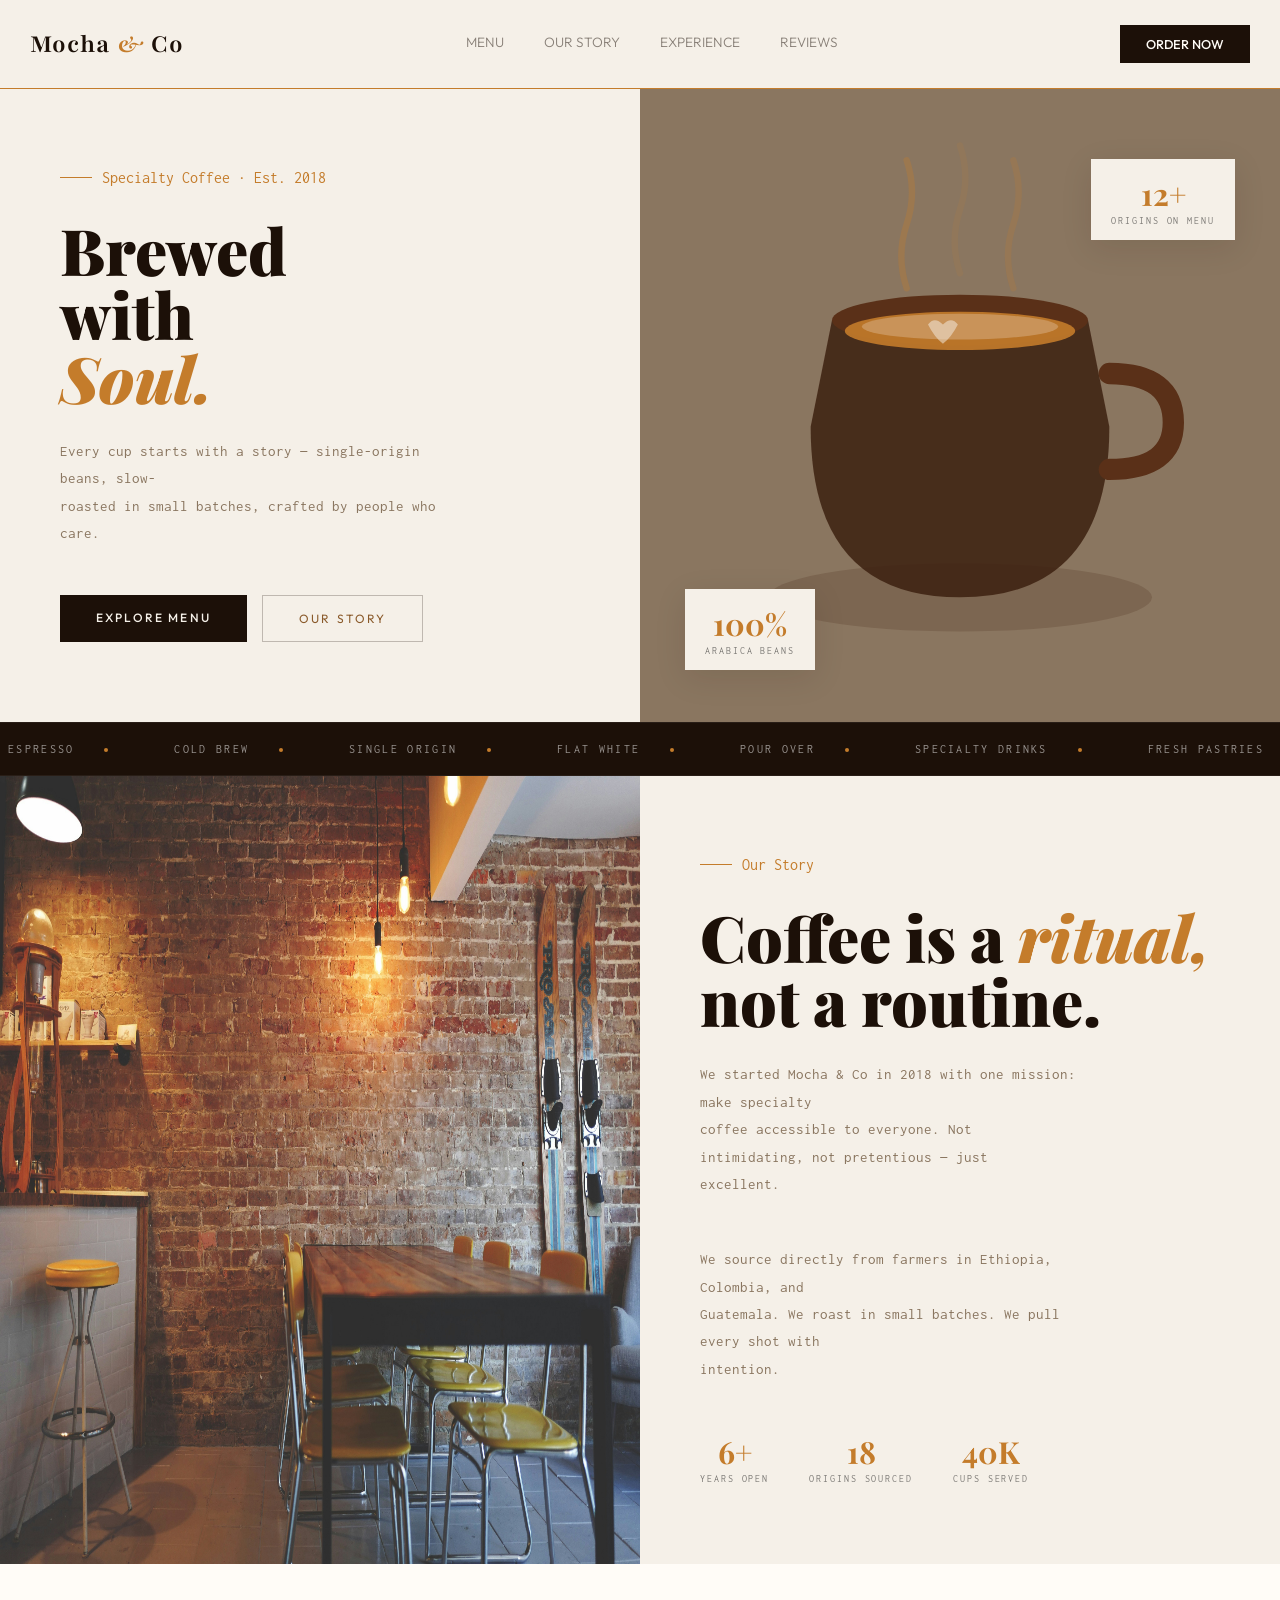
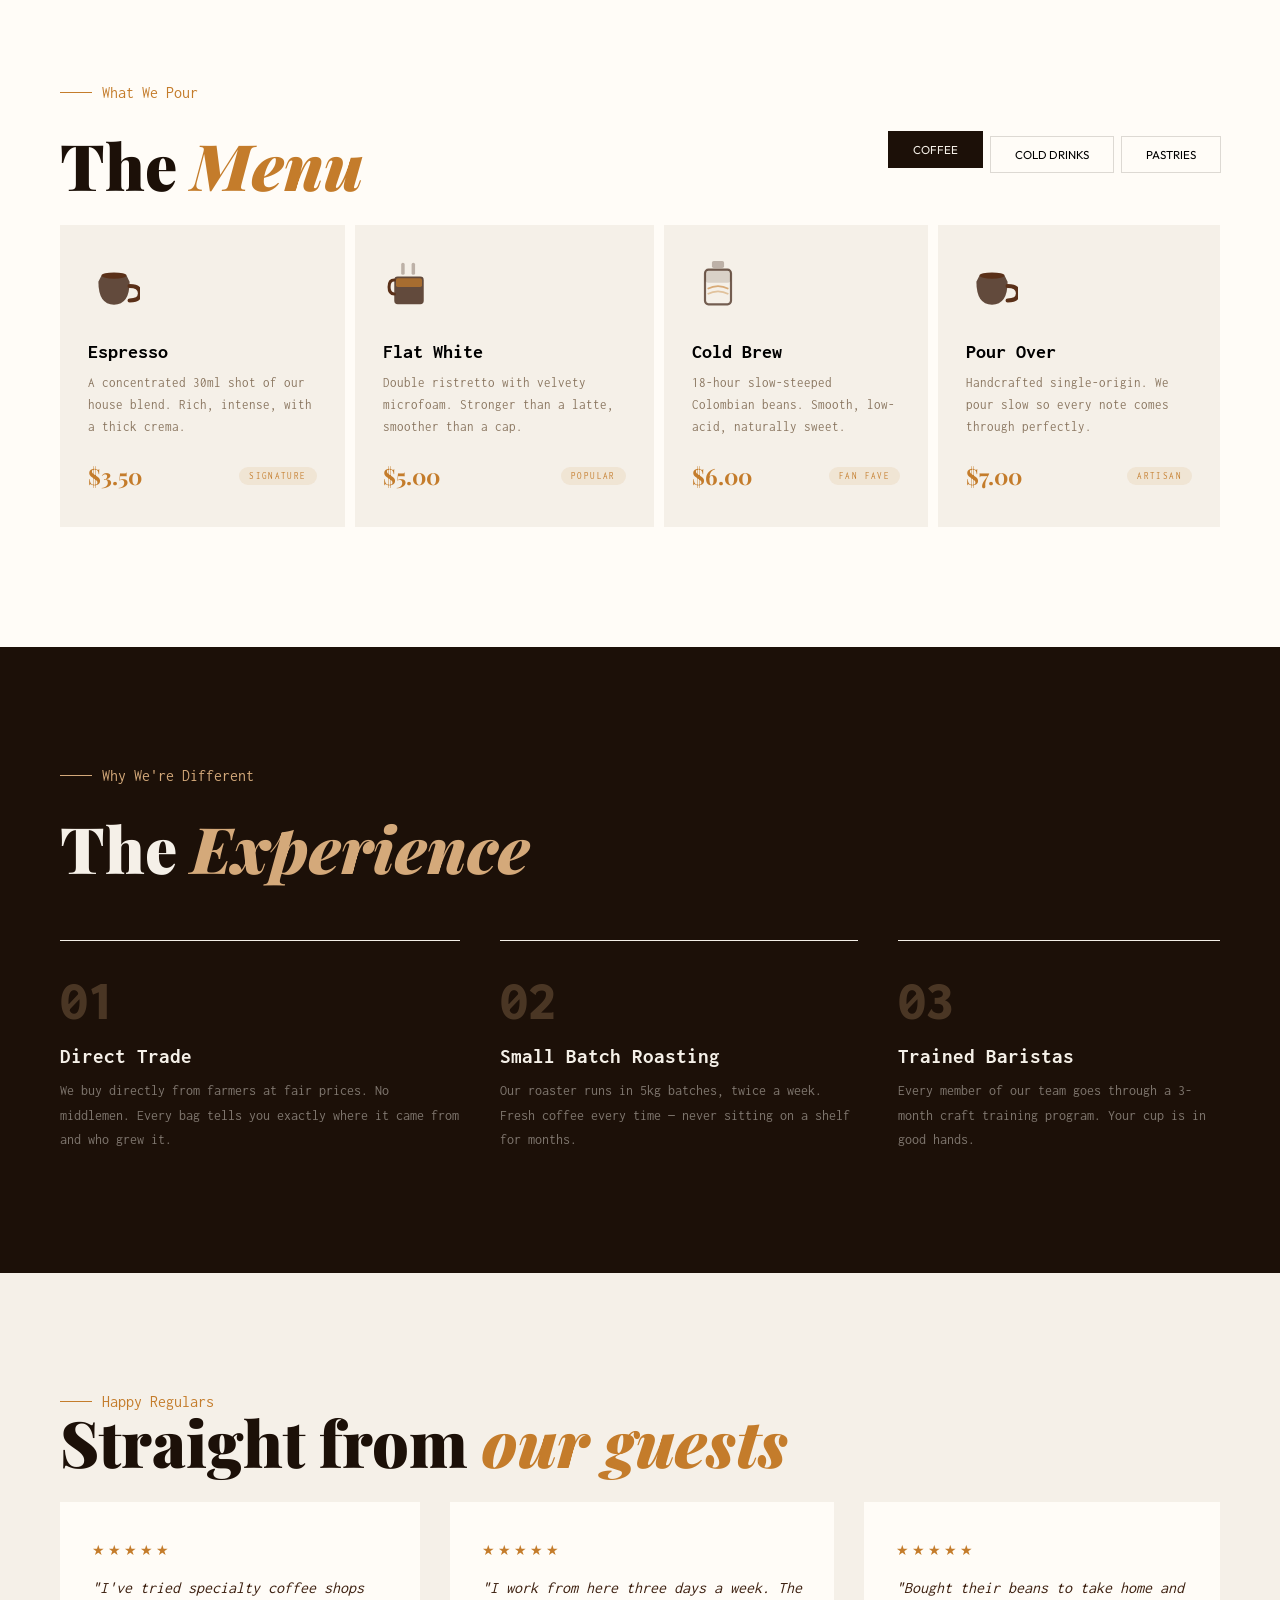
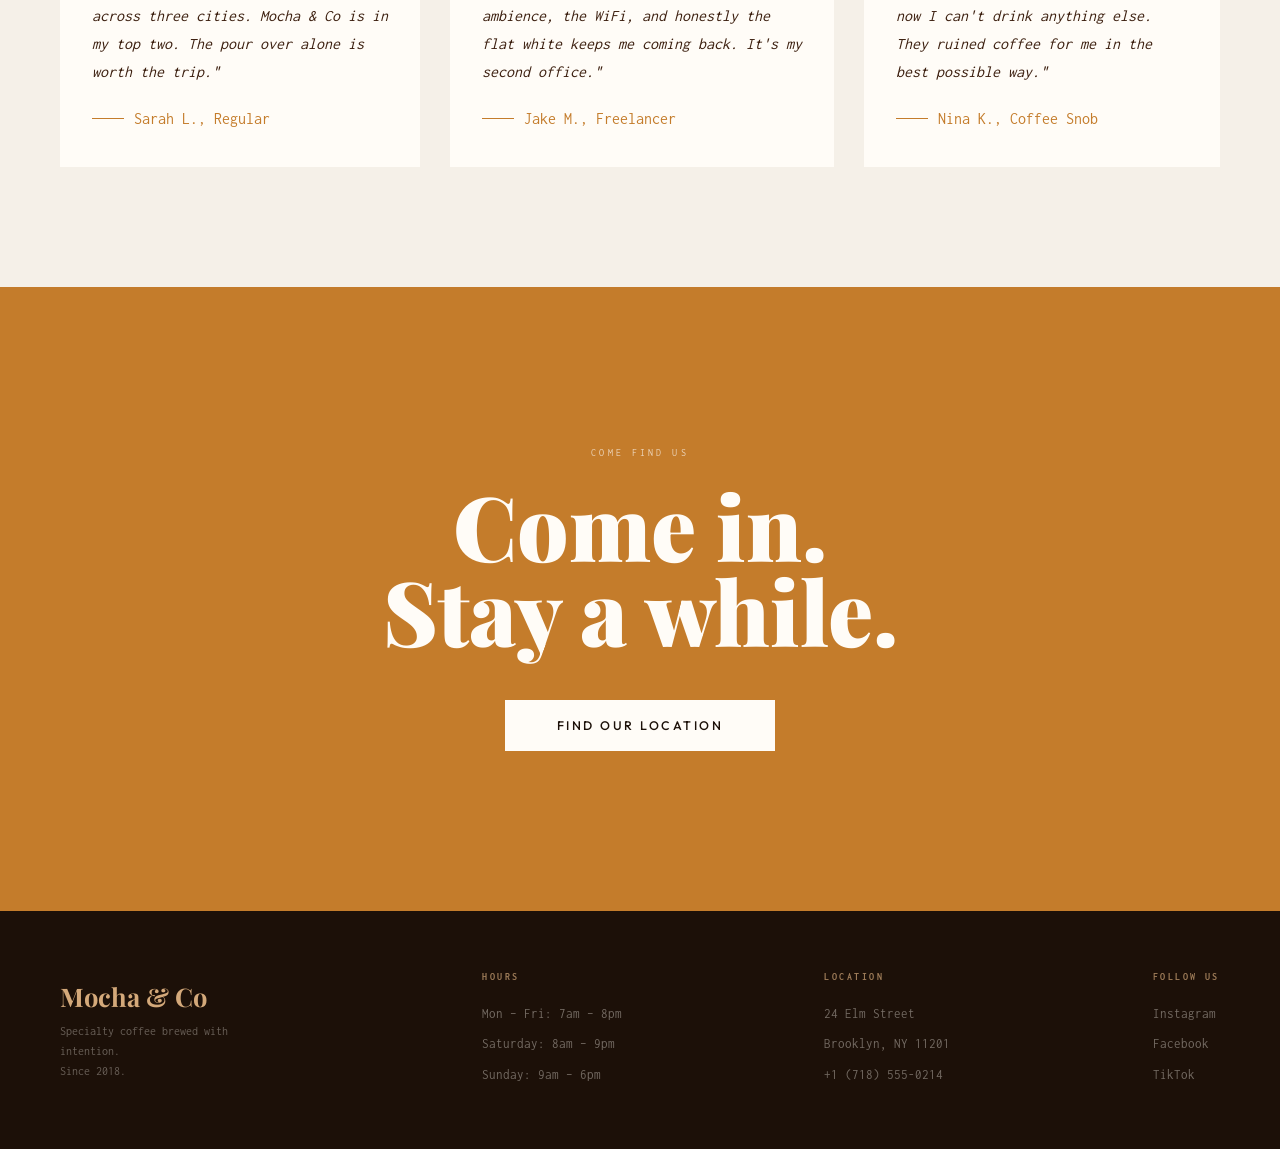
==== index.html @ 83706ec9 "Add files via upload" ====
<!DOCTYPE html>
<html lang="en">
<head>
    <meta charset="UTF-8">
    <meta name="viewport" content="width=device-width, initial-scale=1.0">
    <link rel="stylesheet" href="style.css">
    <title>MOCHA & CO — Specialty Coffee</title>
</head>
<body>
    <div class="app">
        <header >
            <div class="header">
                <a href="/#"><span class="header-logo">Mocha <span class="header-logo-moco">&</span> Co</span></a>
            <nav class="header-navigation">
                <ul>
                    <a href="/#menu"><li>menu</li></a>
                    <a href="#about"><li>our story</li></a>
                    <a href="#exp"><li>experience</li></a>
                    <a href=""><li>reviews</li></a>
                </ul>
            </nav>
            <button class="header-btn">
                Order now
            </button>
            </div>
        </header>
        <section class="hero">
                <div class="hero-left">
                    <div class="hero-tag">
                        
                        <span>Specialty Coffee · Est. 2018</span>
                    </div>
                    
                    <h1>
                        Brewed
                        <br>
                        with
                        <br>
                        <em >
                            Soul.
                        </em>
                    </h1>
                    <p class="hero-text">Every cup starts with a story — single-origin beans, slow- <br>roasted in small batches, crafted by people who care.</p>
                    <div class="hero-btn">
                        <a href="#menu" class="btn-dark">explore menu</a>
                        <a href="#about" class="btn-outline">our story</a>
                    </div>
                </div>
                <div class="hero-right">
                    <div class="hero-badge_1">
                        <div class="b-val">100%</div>
                        <div class="b-label">Arabica Beans</div>
                    </div>
                    <div class="hero-badge_2">
                        <div class="b-val">12+</div>
                        <div class="b-label">Origins on Menu</div>
                    </div>
                </div>
        </section>
        <div class="marquee-wrap">
            <div class="marquee-track">
            <span class="marquee-item">Espresso<span class="marquee-dot"></span></span>
            <span class="marquee-item">Cold Brew<span class="marquee-dot"></span></span>
            <span class="marquee-item">Single Origin<span class="marquee-dot"></span></span>
            <span class="marquee-item">Flat White<span class="marquee-dot"></span></span>
            <span class="marquee-item">Pour Over<span class="marquee-dot"></span></span>
            <span class="marquee-item">Specialty Drinks<span class="marquee-dot"></span></span>
            <span class="marquee-item">Fresh Pastries<span class="marquee-dot"></span></span>
            <span class="marquee-item">Slow Roasted<span class="marquee-dot"></span></span>
            <span class="marquee-item">Espresso<span class="marquee-dot"></span></span>
            <span class="marquee-item">Cold Brew<span class="marquee-dot"></span></span>
            <span class="marquee-item">Single Origin<span class="marquee-dot"></span></span>
            <span class="marquee-item">Flat White<span class="marquee-dot"></span></span>
            <span class="marquee-item">Pour Over<span class="marquee-dot"></span></span>
            <span class="marquee-item">Specialty Drinks<span class="marquee-dot"></span></span>
            <span class="marquee-item">Fresh Pastries<span class="marquee-dot"></span></span>
            <span class="marquee-item">Slow Roasted<span class="marquee-dot"></span></span>
            <span class="marquee-item">Espresso<span class="marquee-dot"></span></span>
            <span class="marquee-item">Cold Brew<span class="marquee-dot"></span></span>
            <span class="marquee-item">Single Origin<span class="marquee-dot"></span></span>
            <span class="marquee-item">Flat White<span class="marquee-dot"></span></span>
            <span class="marquee-item">Pour Over<span class="marquee-dot"></span></span>
            <span class="marquee-item">Specialty Drinks<span class="marquee-dot"></span></span>
            <span class="marquee-item">Fresh Pastries<span class="marquee-dot"></span></span>
            <span class="marquee-item">Slow Roasted<span class="marquee-dot"></span></span>
            <span class="marquee-item">Espresso<span class="marquee-dot"></span></span>
            <span class="marquee-item">Cold Brew<span class="marquee-dot"></span></span>
            <span class="marquee-item">Single Origin<span class="marquee-dot"></span></span>
            <span class="marquee-item">Flat White<span class="marquee-dot"></span></span>
            <span class="marquee-item">Pour Over<span class="marquee-dot"></span></span>
            <span class="marquee-item">Specialty Drinks<span class="marquee-dot"></span></span>
            <span class="marquee-item">Fresh Pastries<span class="marquee-dot"></span></span>
            <span class="marquee-item">Slow Roasted<span class="marquee-dot"></span></span>
            </div>
        </div>
        <section class="about" id="about">
            <div class="about-left">
                <img src="/img/caffe.jpg" alt="">
            </div>
            <div class="about-right">
                <div class="about-tag">
                    <span>Our Story</span>
                </div>
                <div class="about-info">
                <h1>Coffee is a <em>ritual,</em>
                    <br>
                    not a routine.
                </h1>
                <p>We started Mocha & Co in 2018 with one mission: make specialty <br> coffee accessible to everyone. Not intimidating, not pretentious — just <br> excellent.</p>
                <p>We source directly from farmers in Ethiopia, Colombia, and <br> Guatemala. We roast in small batches. We pull every shot with <br> intention.</p>
                <div class="about-stats">
                    <div class="about-stat">
                        <div class="a-val">6+</div>
                        <div class="a-lbl">Years Open</div>
                    </div>
                    <div class="about-stat">
                        <div class="a-val">18</div>
                        <div class="a-lbl">Origins Sourced</div>
                    </div>
                    <div class="about-stat">
                        <div class="a-val">40K</div>
                        <div class="a-lbl">Cups Served</div>
                    </div>
                </div>
            </div>
            </div>
            
        </section>
        <section class="menu" id="menu">
            <div class="menu-logo-btn">
                <div class="menu-logo">
                    <div class="menu-tag">
                        <span>What We Pour</span>
                    </div>  
                    <h1>The <em>Menu</em></h1>            
                </div>
                <div class="menu-btns">
                        <button class="m-tab active">coffee</button>
                        <button class="m-tab">cold Drinks</button>
                        <button class="m-tab">pastries</button>
                    </div>
            </div>
            <div class="menu-cards">
                <div class="menu-card">
                    <img src="/img/icon-espresso.svg" alt="">
                    <h3>Espresso</h3>
                    <p>A concentrated 30ml shot of our house blend. Rich, intense, with a thick crema.</p>
                    <div class="menu-card-tages">
                        <div class="menu-card-tage_prise">$3.50</div>
                        <div class="menu-card-tage_popular">Signature</div>
                    </div>
                </div>
                <div class="menu-card">
                    <img src="/img/icon-flatwhite.svg" alt="">
                    <h3>Flat White</h3>
                    <p>Double ristretto with velvety microfoam. Stronger than a latte, smoother than a cap.</p>
                    <div class="menu-card-tages">
                        <div class="menu-card-tage_prise">$5.00</div>
                        <div class="menu-card-tage_popular">Popular</div>
                    </div>
                </div>
                <div class="menu-card">
                    <img src="/img/icon-coldbrew.svg" alt="">
                    <h3>Cold Brew</h3>
                    <p>18-hour slow-steeped Colombian beans. Smooth, low-acid, naturally sweet.</p>
                    <div class="menu-card-tages">
                        <div class="menu-card-tage_prise">$6.00</div>
                        <div class="menu-card-tage_popular">Fan Fave</div>
                    </div>
                </div>
                <div class="menu-card">
                    <img src="/img/icon-espresso.svg" alt="">
                    <h3>Pour Over</h3>
                    <p>Handcrafted single-origin. We pour slow so every note comes through perfectly.</p>
                    <div class="menu-card-tages">
                        <div class="menu-card-tage_prise">$7.00</div>
                        <div class="menu-card-tage_popular">Artisan</div>
                    </div>
                </div>
            </div>

        </section>
        <section class="exp" id="exp">
            <div class="exp-logo">
                <div class="exp-tag">
                    <span>Why We're Different</span>
                    
                </div>
                <h1>The <em>Experience</em></h1>
            </div>
            <div class="exp-cards">
                <div class="exp-card">
                    <h1>01</h1>
                    <h5>Direct Trade</h5>
                    <p>We buy directly from farmers at fair prices. No middlemen. Every bag tells you exactly where it came from and who grew it.</p>
                </div>
                <div class="exp-card">
                    <h1>02</h1>
                    <h5>Small Batch Roasting</h5>
                    <p>Our roaster runs in 5kg batches, twice a week. Fresh coffee every time — never sitting on a shelf for months.</p>
                </div>
                <div class="exp-card">
                    <h1>03</h1>
                    <h5>Trained Baristas</h5>
                    <p>Every member of our team goes through a 3-month craft training program. Your cup is in good hands.</p>
                </div>
            </div>
        </section>
        <section class="testi">
            <div class="testi-logo">
                <div class="testi-tag">
                    <span>Happy Regulars</span>
                </div>
                <h1>Straight from <em>our guests</em></h1>
            </div>
            <div class="testi-cards">
                <div class="testi-card">
                    <div class="testi-stars">★★★★★</div>
                    <p>"I've tried specialty coffee shops across three cities. Mocha & Co is in my top two. The pour over alone is worth the trip."</p>
                    <div class="testi-tag">
                        <span>Sarah L., Regular</span>
                    </div>
                </div>
                <div class="testi-card">
                    <div class="testi-stars">★★★★★</div>
                    <p>"I work from here three days a week. The ambience, the WiFi, and honestly the flat white keeps me coming back. It's my second office."</p>
                    <div class="testi-tag">
                        <span>Jake M., Freelancer</span>
                    </div>
                </div>
                <div class="testi-card">
                    <div class="testi-stars">★★★★★</div>
                    <p>"Bought their beans to take home and now I can't drink anything else. They ruined coffee for me in the best possible way."</p>
                    <div class="testi-tag">
                        <span>Nina K., Coffee Snob</span>
                    </div>
                </div>
            </div>
        </section>
        <section class="cta">
            <div class="cta-tag">
                <span>Come Find Us</span>
            </div>
                <h1>Come in. <br>
                Stay a while.
                </h1>
            <a href="/">find our location</a>
        </section>
        <footer class="footer">
            <div class="footer-logo">
                <h1>Mocha & Co</h1>
                <p>Specialty coffee brewed with intention. <br> Since 2018.</p>
            </div>
            <nav class="footer-list">
                <h4>Hours</h4>
                <ul>
                    <li>Mon – Fri: 7am – 8pm</li>
                    <li>Saturday: 8am – 9pm</li>
                    <li>Sunday: 9am – 6pm</li>
                </ul>
            </nav>
            <nav class="footer-list">
                <h4>Location</h4>
                <ul>
                    <li>24 Elm Street</li>
                    <li>Brooklyn, NY 11201</li>
                    <li>+1 (718) 555-0214</li>
                </ul>
            </nav>
            <nav class="footer-list ">
                <h4>Follow Us</h4>
                <ul>
                    <a href=""><li>Instagram</li></a>
                    <a href=""><li>Facebook</li></a>
                    <a href=""><li>TikTok</li></a>
                </ul>
            </nav>
        </footer>
    </div>
    <script src="/app.js"></script>
</body>
</html>
---- style.css ----
@import url('https://fonts.googleapis.com/css2?family=Inconsolata:wght@200..900&display=swap');
@import url('https://fonts.googleapis.com/css2?family=Outfit:wght@100..900&display=swap');
@import url('https://fonts.googleapis.com/css2?family=Playfair:ital,opsz,wght@0,5..1200,300..900;1,5..1200,300..900&display=swap');
@import url('https://fonts.googleapis.com/css2?family=Playfair+Display:ital,wght@0,400..900;1,400..900&display=swap');

* {
    padding: 0;
    margin: 0;
    
    box-sizing: border-box;

}

body {
    margin: 0 auto;
    font-family: "Inconsolata", monospace;
    background: #f5f0e8;
    max-width: 2560px;
}

.app {
    
    

}

a {
    text-decoration: none;
}

li {
    list-style-type: none;
}

header {
    position: fixed;
    top: 0;
    width: 100%;
    z-index: 1000;
    border-bottom: 1px solid #c47c2b;
    background: rgba(245, 240, 232, 0.85); /* полупрозрачный */
    backdrop-filter: blur(12px);
}

.header {
    display: flex;
    justify-content: space-between;
    align-items: center;
    padding: 25px 30px;
}

.header-navigation ul {
    display: flex;
    justify-content: space-between;
    gap: 40px;
    align-items: center;

}

.header-navigation ul li {
    list-style-type: none;
}

.header-navigation a {
    font-size: .85rem;
    font-weight: 300;
    font-family: "Outfit", sans-serif;
    text-transform: uppercase;
    color: #1c1008;
    opacity: .5;
    position: relative;
    transition: all 600ms cubic-bezier(0.4, 0, 0.2, 1);
    padding-bottom: 4px;
}

.header-navigation a::after {
    content: '';
    position: absolute;
    bottom: 0;
    left: 0;
    width: 0;
    height: 2px;
    background: linear-gradient(to right, #1c1008, #8a5a2b);
    transition: width 600ms cubic-bezier(0.34, 1.56, 0.64, 1); /* bounce эффект */
    border-radius: 2px;
}

.header-navigation a:hover {
    transition: all 600ms ease;
    opacity: 1;
    color: #1c1008;
    transform: scale(1.08);
}

.header-navigation a:hover::after {
    width: 100%;
}

.header-logo {
    font-size: 1.7rem;
    font-weight: 700;
    font-family: "Playfair", serif;
    letter-spacing: .04em;
    color: #1c1008;
}

.header-logo-moco {
    color: #c47c2b;
}

.header-btn {
    font-family: "Outfit", sans-serif;
    font-size: .80rem;
    text-transform: uppercase;
    color: #fffcf7;
    background: #1c1008;
    border: none;
    cursor: pointer;
    font-weight: 500;
    padding: 11px 26px;
    transition: all 600ms ease;
}

.header-btn:hover {
    background: #3d2010;
    transition: all 600ms ease;
    scale: calc(1.1);
}

.hero {
    display: flex;
    margin-top: 89px;
    width: 100%;
}

.hero-left {
    width: 50%;
    padding: 80px 60px;
    
}

.hero-tag, .about-tag, .menu-tag,.testi-tag {
    display: flex;
    gap: 10px;
    margin-bottom: 32px;
    align-items: center;
    color: #c47c2b;
}

.hero-tag:before {
    content: '';
    display: block;
    width: 32px;
    height: 1px;
    background: #c47c2b;
}
.about-tag:before {
    content: '';
    display: block;
    width: 32px;
    height: 1px;
    background: #c47c2b;
}
.menu-tag::before {
    content: '';
    display: block;
    width: 32px;
    height: 1px;
    background: #c47c2b;
}
.testi-tag::before {
    content: '';
    display: block;
    width: 32px;
    height: 1px;
    background: #c47c2b;
}



.hero-left h1,
.about-right h1,
.menu-logo h1,
.testi-logo h1 {
    font-family: "Playfair Display", serif;
    font-size: 4rem;
    line-height: 1.0;
    font-weight: 900;
    color: #1c1008;
    margin-bottom: 28px;
}

.hero-left  em,
 .about-right em,
 .menu-logo em,
 .testi-logo em {
    color: #c47c2b;
    
}

.hero-left p,
.about-right p {
    font-size: .95rem;
    line-height: 1.8;
    color: #8a7660;
    max-width: 380px;
    margin-bottom: 48px;
}

.hero-btn {
    display: flex;
    gap: 15px;
}

.hero-btn .btn-dark {
    font-family: "Outfit", sans-serif;
    letter-spacing: .18em;
    display: inline-block;
    background: #1c1008;
    color: #f5f0e8;
    font-size: .75rem;
    font-weight: 500;
    text-transform: uppercase;
    padding: 15px 36px;
    transition: all 600ms ease;
}

.hero-btn .btn-dark:hover {
    background: #3d2010;
    transition: all 600ms ease;
    /* scale: calc(1.1); */
    transform: translateY(-5px);
}

.hero-btn .btn-outline {
    display: inline-block;
    border: 1px solid rgba(28, 16, 8, .25);
    color: #8a5a2b;
    font-family: 'Outfit', sans-serif;
    font-size: .75rem;
    font-weight: 400;
    letter-spacing: .18em;
    text-transform: uppercase;
    transition: all 600ms ease;
    padding: 15px 36px;
}

.hero-btn .btn-outline:hover {
    background: #8a5a2b;
    transition: all 600ms ease;
    color: #f5f0e8;
    /* scale: calc(1.1); */
    transform: translateY(-5px);
}


.hero-right {
    position: relative;
    width: 50%;
    background: url('img/cup.svg');
    background-size: cover;
    background-position: center;
    background-color: #8a7660;
}

.hero-right .hero-badge_1 {
    position: absolute;

    top: 500px;
    left: 45px;
    background: #f5f0e8;
    padding: 14px 20px;
    box-shadow: 0 8px 32px rgba(28, 16, 8, .1);
    animation: float 4s 1.5s ease-in-out infinite;
}

.hero-right .hero-badge_2 {
    position: absolute;
    top: 70px;
    right: 45px;
    background: #f5f0e8;
    padding: 14px 20px;
    box-shadow: 0 8px 32px rgba(28, 16, 8, .1);
    animation: float 4s 1.5s ease-in-out infinite;
}

.b-val,
.a-val {
    font-family: 'Playfair Display', serif;
    font-size: 1.9rem;
    font-weight: 700;
    color: #c47c2b;
    text-align: center;
}

.b-label,
.a-lbl {
    font-size: .6rem;
    letter-spacing: .2em;
    text-transform: uppercase;
    opacity: .5;
    margin-top: 2px;
    text-align: center;
}

.marquee-wrap {
  overflow: hidden;
  background: #1c1008; /* тёмный фон */
  padding: 20px 0;
  border-top: 1px solid rgba(255,255,255,.06);
  border-bottom: 1px solid rgba(255,255,255,.06);
}

/* 2. Трек — всё в одну строку и запускаем анимацию */
.marquee-track {
  display: flex;
  gap: 50px;
  white-space: nowrap;
  width: max-content;
  animation: marquee 45s linear infinite;
}

/* 3. Каждое слово */
.marquee-item {
  font-size: .72rem;
  letter-spacing: .2em;
  text-transform: uppercase;
  color: rgba(255,255,255,.55);
  padding: 0 8px;
  flex-shrink: 0; /* не сжиматься */
}

/* 4. Точка-разделитель между словами */
.marquee-dot {
  display: inline-block;
  width: 4px;
  height: 4px;
  background: #c47c2b; /* золотистый */
  border-radius: 50%;
  margin-left: 30px;
  vertical-align: middle;
  margin-bottom: 2px;
}

.about {
    display: flex;
    width: 100%;
}

.about-left {
    width: 50%;
    position: relative;

}

.about-left img {
    
    width: 100%;
   
    height: 100%;
    
    
}

.about-right {
    width: 50%;
    padding: 80px 60px; 
}

.about-stats {
    display: flex; 
    gap: 40px;
}

.menu {
    padding: 120px 60px;
    background: #fffcf7;
}

.menu-logo-btn {
    display: flex;
    justify-content: space-between;
    align-items: center;
}

.menu-cards {
    display: flex;
    gap: 10px;
    align-items: center;
    
}

.menu-card {
    padding: 36px 28px;
    cursor: pointer;
    background: #f5f0e8;
    transition: all 600ms ease;
}

.menu-card:hover {
    background: #ebe1d4;
    transition: all 600ms ease;
}

.menu-card img {
    width: 52px;
    height: 52px;
    margin-bottom: 25px;
    
}

.menu-card h3 {
    font-size: 1.25rem;
    font-weight: 700;
    margin-bottom: 10px;
}

.menu-card p {
    font-size: .8rem;
    line-height: 1.7;
    color: #8a7660;
    margin-bottom: 24px;
}

.menu-card-tages {
    display: flex;
    justify-content: space-between;
    align-items: center;
}

.menu-card-tage_prise {
    font-family: 'Playfair Display', serif;
    font-size: 1.4rem;
    font-weight: 700;
    color: #c47c2b;
}

.menu-card-tage_popular {
    color: #c47c2b;
    font-size: .58rem;
    letter-spacing: .15em;
    text-transform: uppercase;
    background: rgba(196, 124, 43, .1);
    padding: 4px 10px;
    border-radius: 20px;
    
}

.m-tab {
    padding: 10px 24px;
    font-size: .72rem;
    text-transform: uppercase;
    padding: 10px 24px;
    border: 1px solid rgba(28, 16, 8, .15);
    background: transparent;
    color: var(--espresso);
    cursor: pointer;
    transition: all 600ms ease;
    font-family: 'Outfit', sans-serif;
    margin-right: -1px;

}

.m-tab:hover {
    transition: all 600ms ease;
    transform: translateY(-5px);
    background: #1c1008;
    color: #f5f0e8;
}

.m-tab.active {
    transform: translateY(-5px);
    background: #1c1008;
    color: #f5f0e8;
}

.exp {
    padding: 120px 60px;
    background: #1c1008;
}

.exp-logo h1 {
    color: #f5f0e8;
    font-family: "Playfair Display", serif;
    font-size: 4rem;
    line-height: 1.0;
    font-weight: 900;
    margin-bottom: 60px;
}

.exp-logo em {
    color: #d4a97a;
}

.exp-tag {
    display: flex;
    gap: 10px;
    margin-bottom: 32px;
    align-items: center;
    color: #d4a97a;
}

.exp-tag::before {
    content: '';
    display: block;
    width: 32px;
    height: 1px;
    background: #d4a97a;
}

.exp-cards {
    display: flex;
    justify-content: space-between;
    gap: 40px;
}

.exp-card {
    padding-top: 32px;
    border-top: 1px solid #f5f0e8;;
}

.exp-card h1 {
    font-size: 3.5rem;
    font-weight: 900;
    color: #d4a97a;
    opacity: .25;
    line-height: 1;
    margin-bottom: 16px;
}

.exp-card h5 {
    font-size: 1.3rem;
    margin-bottom: 12px;
    color: #f5f0e8;
}

.exp-card p {
    font-size: .85rem;
    line-height: 1.8;
    opacity: .45;
    color: #f5f0e8;
}

.testi {
    padding: 120px 60px;
}

.testi-cards {
    display: flex;
    justify-content: space-between;
    gap: 30px;
    
}

.testi-card {
    background: #fffcf7;
    padding: 40px 32px;
}

.testi-stars {
    color: #c47c2b;
    font-size: .85rem;
    letter-spacing: 3px;
    margin-bottom: 16px;
}

.testi-card p {
    font-size: 1rem;
    font-style: italic;
    line-height: 1.75;
    color: #3d2010;
    margin-bottom: 24px;
}

.testi-tag {
    margin-bottom: 0px;
}

.cta {
    background: #c47c2b;
    padding: 160px 60px;
    text-align: center;
}

.cta-tag {
    font-size: .65rem;
    letter-spacing: .3em;
    text-transform: uppercase;
    color: rgba(255, 255, 255, .7);
    margin-bottom: 24px;
}

.cta h1 {
    font-family: 'Playfair Display', serif;
    font-size: clamp(3rem, 7vw, 6rem);
    font-weight: 900;
    line-height: .95;
    color: #fffcf7;
    margin-bottom: 48px;
    
}

.cta a {
    display: inline-block;
    background: #fffcf7;
    color: #1c1008;
    font-family: 'Outfit', sans-serif;
    font-size: .78rem;
    font-weight: 500;
    letter-spacing: .2em;
    text-transform: uppercase;
    padding: 18px 52px; 
    transition: all 600ms ease;
}

.cta a:hover {
    transition: all 600ms ease;
    transform: translateY(-5px);
    box-shadow: 0 24px 60px rgba(28, 16, 8, 0.2);
}

footer {
    padding: 60px;
    display: flex;
    justify-content: space-between;
    align-items: center;
    background: #1c1008;
}

.footer-logo h1 {
    font-family: 'Playfair Display', serif;
    font-size: 1.6rem;
    font-weight: 700;
    color: #d4a97a;
    margin-bottom: 8px;
}

.footer-logo p {
    font-size: .78rem;
    opacity: .35;
    margin-top: 8px;
    line-height: 1.6;
    max-width: 220px;
    color: #f5f0e8;
}

.footer-list h4 {
    font-size: .62rem;
    letter-spacing: .25em;
    text-transform: uppercase;
    color: #d4a97a;
    margin-bottom: 18px;
    opacity: .7;
}

.footer-list ul {
    display: flex;
    flex-direction: column;
    gap: 3px;
}

.footer-list li {
    
    font-size: .82rem;
    opacity: .4;
    line-height: 2.1;
    color: #f5f0e8;
    
    transition: opacity .2s;
}

.footer-list a:hover {
    transform: scale(1.1);
    transition: all 600ms ease;
}




/* 5. Сама анимация */
@keyframes marquee {
  from { transform: translateX(0); }
  to   { transform: translateX(-50%); } /* -50% потому что список задублирован */
}

@media (max-width: 1024px) {
    .about {
        display: flex;
        flex-direction: column;
    }
    .about-left {
        width: 100%;
    }

    .menu-cards {
        display: flex;
        flex-wrap: wrap;
    }

    .menu-card {
        width: 100%;
    }

    .testi-cards {
        display: flex;
        flex-wrap: wrap;
    }
}

@media (max-width: 768px) {
    
    header {
        position: relative;
    }

    .header {
        
        display: flex;
        flex-direction: column;
        gap: 30px;
    }
    
    .hero {
        /* display: flex;
        flex-direction: column; */
        margin-top: 150px;
        margin-bottom: 30px;
    }
    .hero-left {
        width: 90%;
        padding: 0px 20px;
        
    }

    .hero-right {
        display: none;
    }

    .menu-logo-btn {
        display: flex;
        flex-direction: column;
        margin-bottom: 20px;
    }

    .exp-cards {
        display: flex;
        flex-wrap: wrap;
    }

    footer {
        display: flex;
        flex-wrap: wrap;
        gap: 25px;
    }
    
    
}

@media (max-width: 425px) {
    .header-navigation ul {
        display: flex;
        flex-direction: column;
        gap: 20px;

    }

    .hero {
        
        margin-top: 100px;
    }

    .menu-btns {
        display: flex;
        flex-direction: column;
        gap: 10px;
    }

    .exp-card h1 {
        font-size: 2.1rem;
    }

    .exp-logo h1 {
        font-size: 2.4rem;
    }
}

@keyframes float {
  0%   { transform: translateY(0); }
  50%  { transform: translateY(-10px); } /* поднимается на 10px */
  100% { transform: translateY(0); }
}
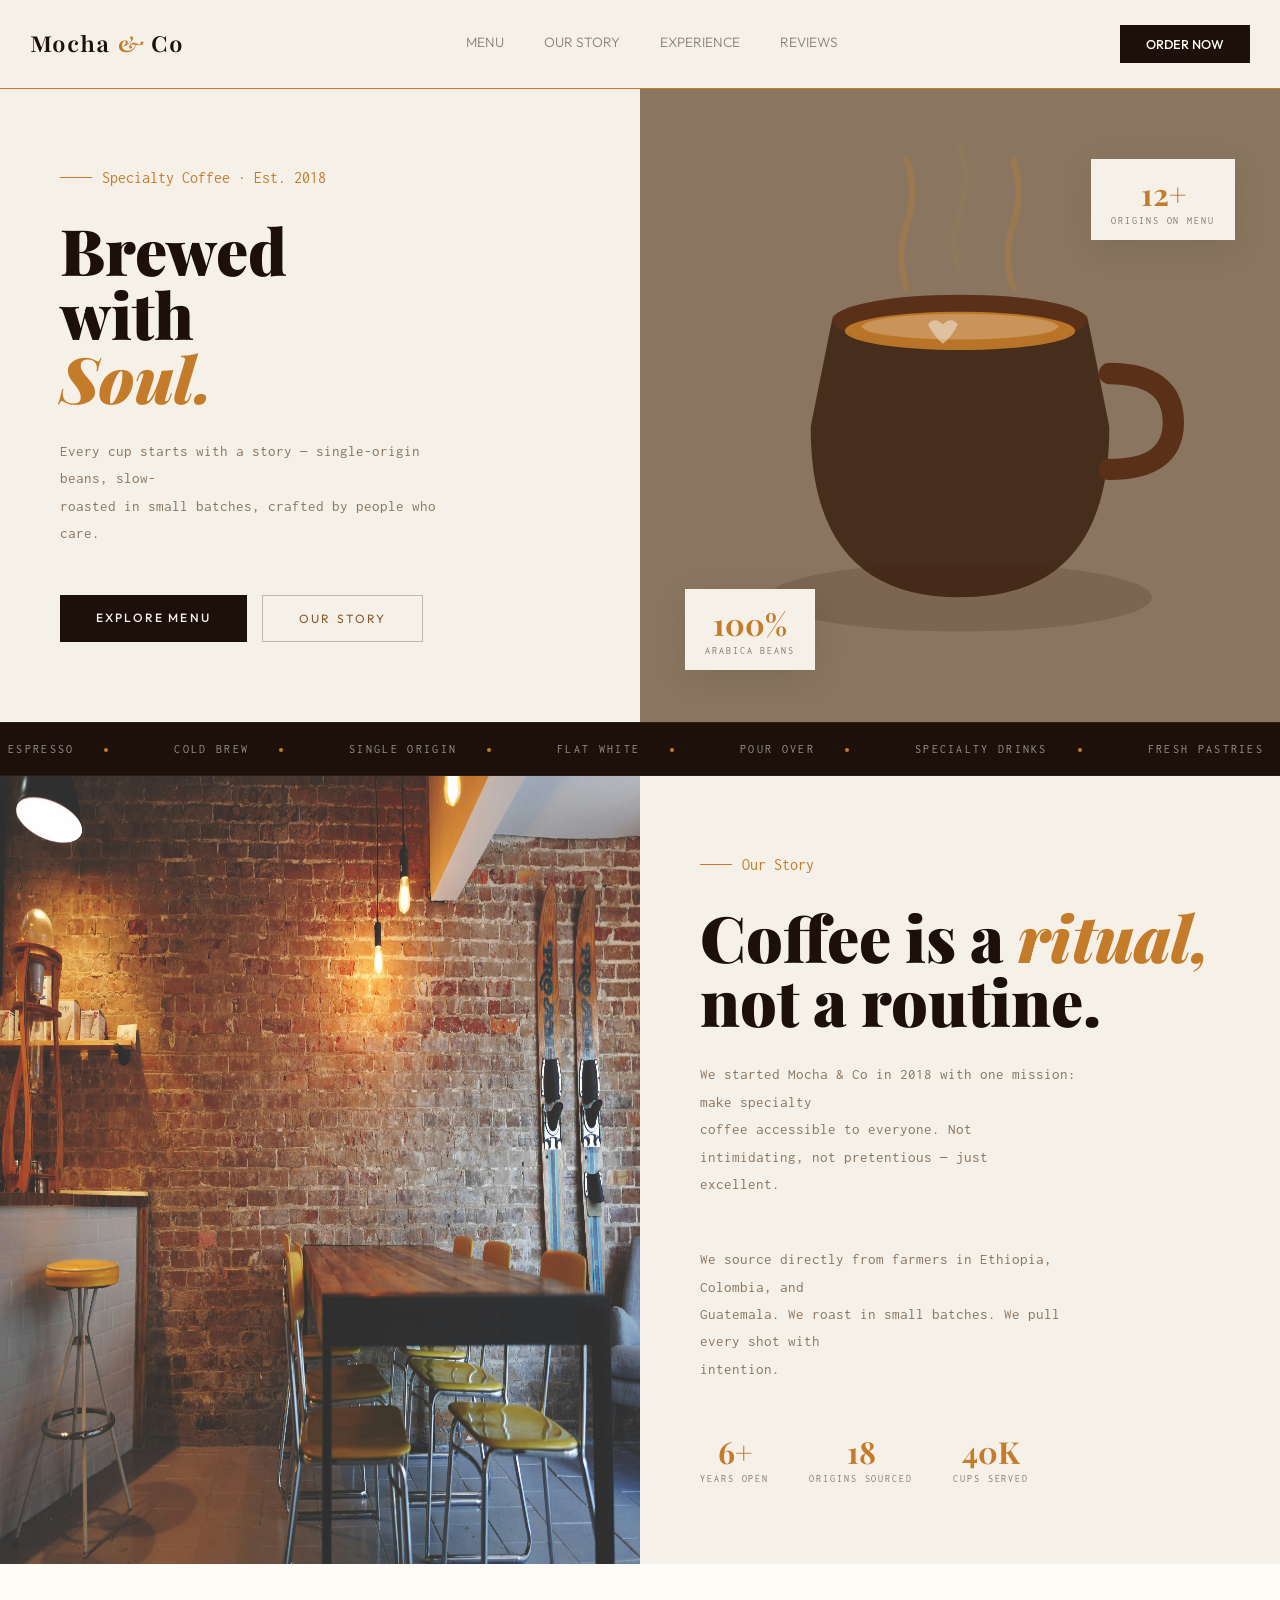
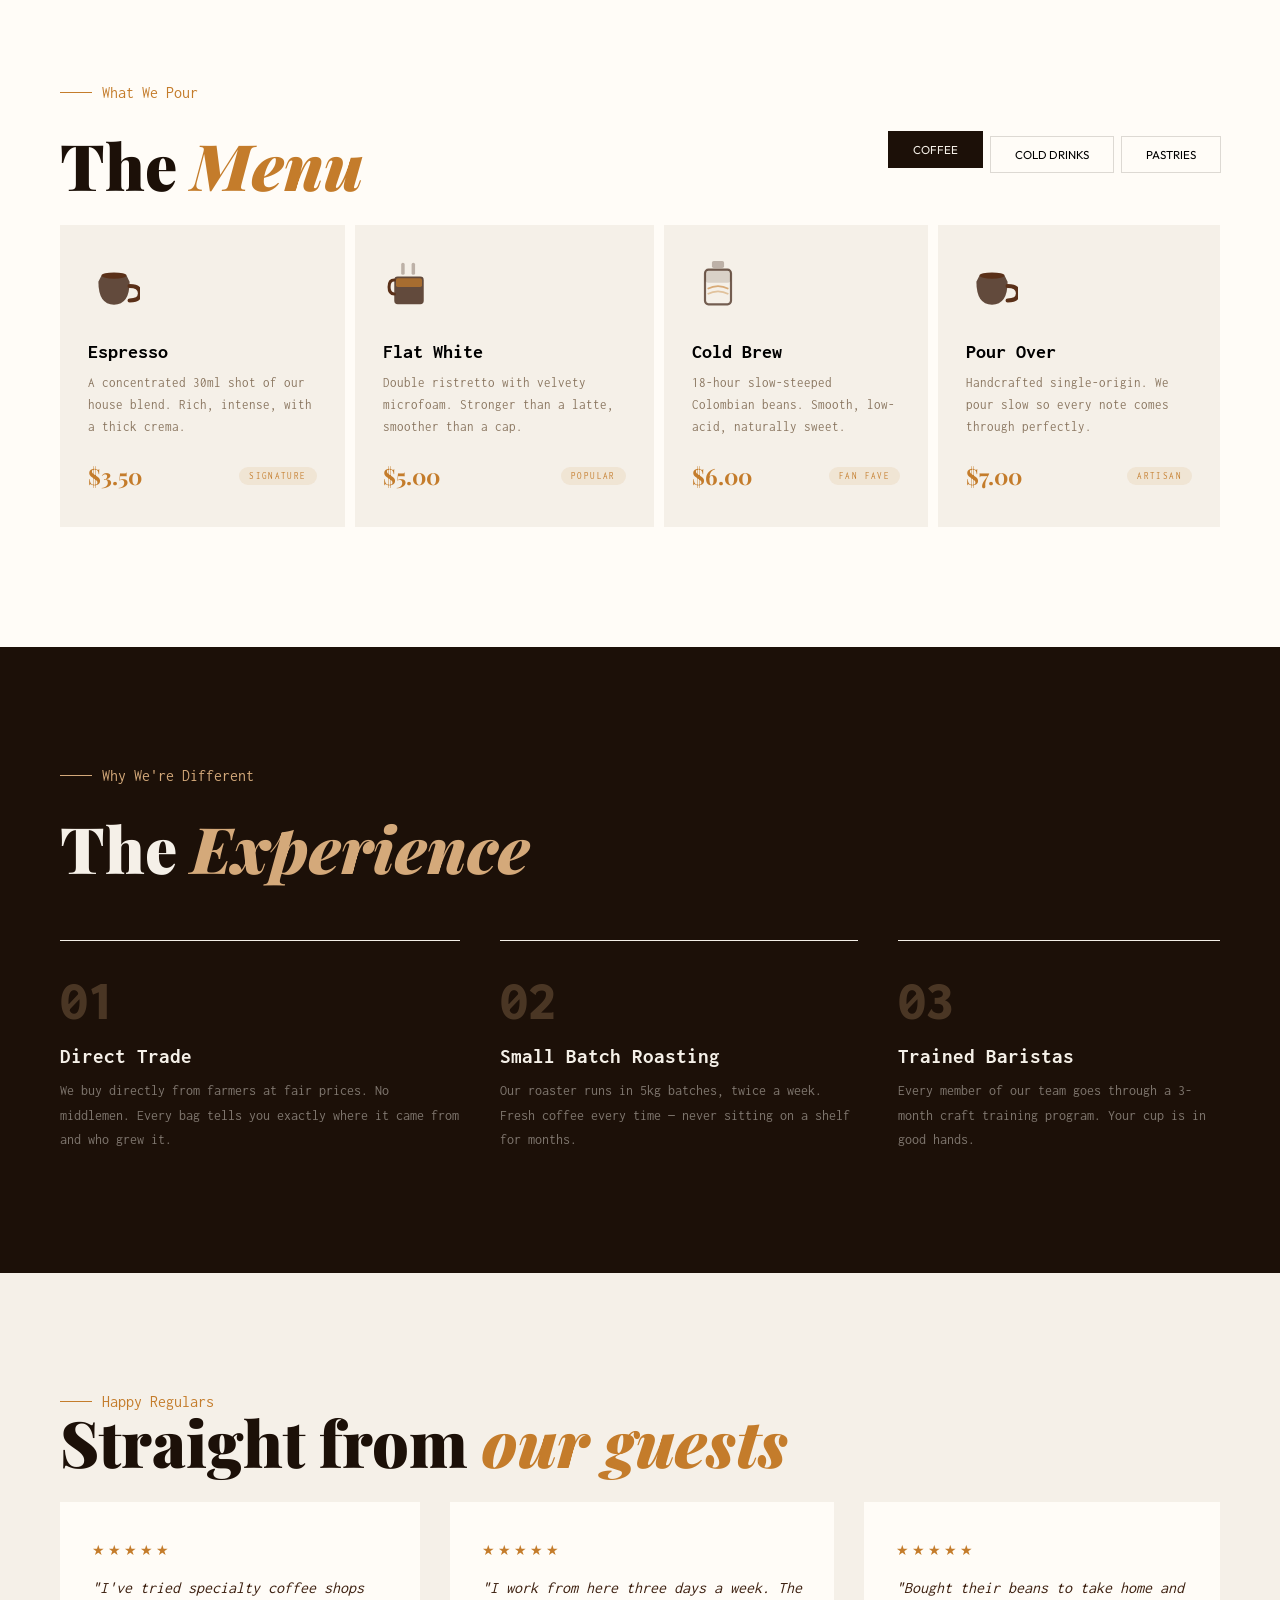
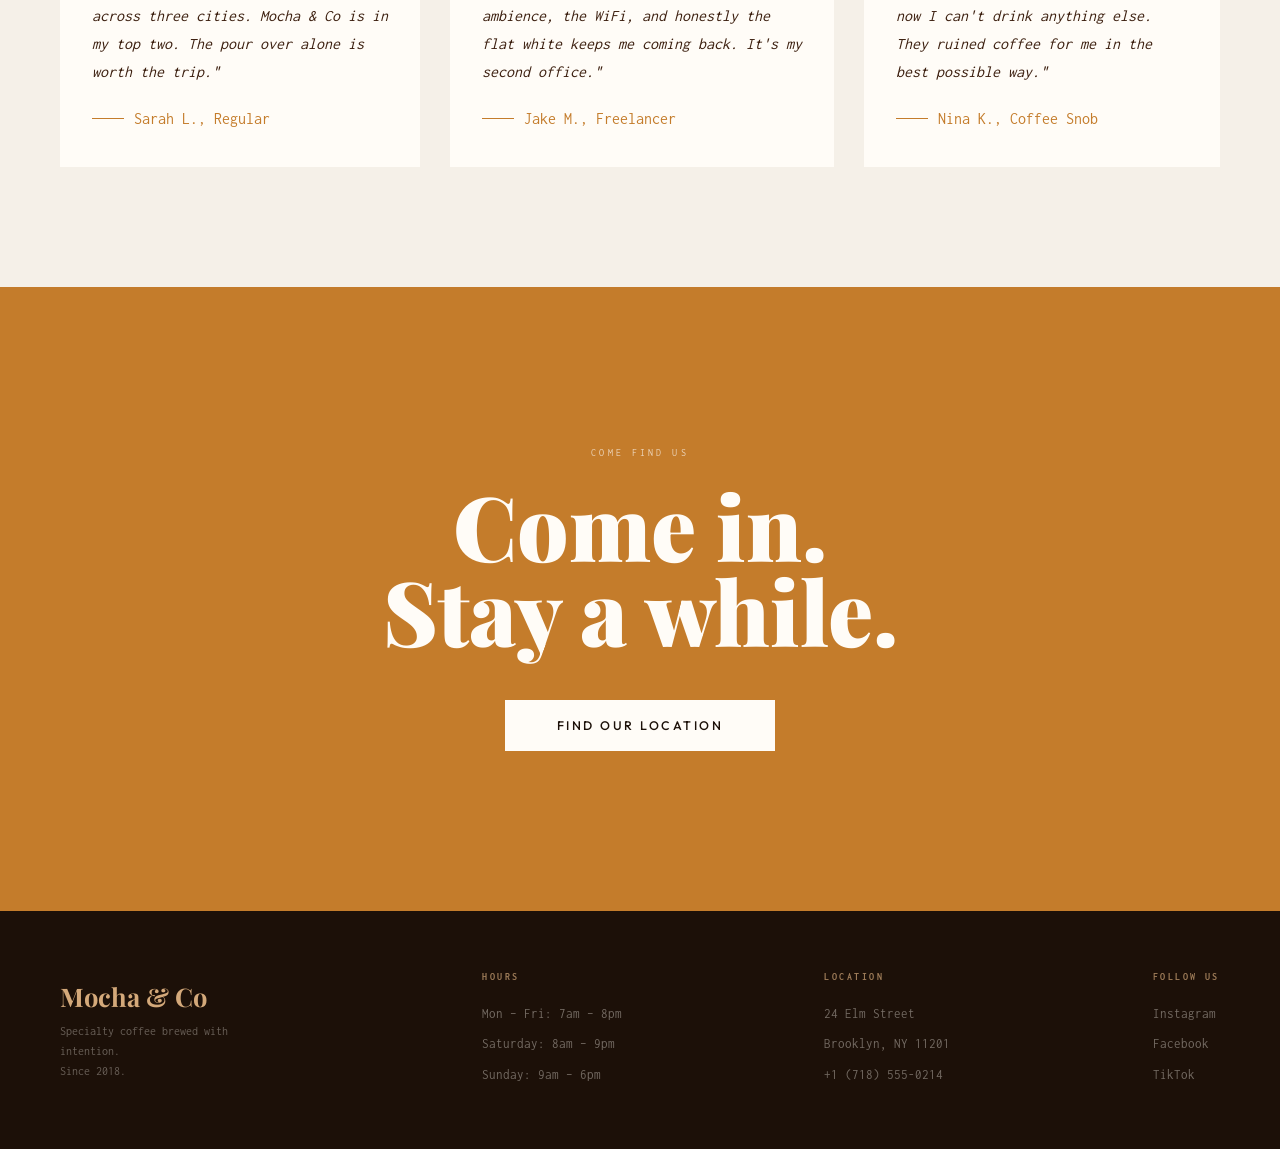
==== commit bf053d79: "Fix HTML formatting and structure" ====
--- a/index.html
+++ b/index.html
@@ -16,7 +16,7 @@
                     <a href="/#menu"><li>menu</li></a>
                     <a href="#about"><li>our story</li></a>
                     <a href="#exp"><li>experience</li></a>
-                    <a href=""><li>reviews</li></a>
+                    <a href="#testi"><li>reviews</li></a>
                 </ul>
             </nav>
             <button class="header-btn">
@@ -206,7 +206,7 @@
                 </div>
             </div>
         </section>
-        <section class="testi">
+        <section class="testi" id="testi">
             <div class="testi-logo">
                 <div class="testi-tag">
                     <span>Happy Regulars</span>
@@ -279,4 +279,4 @@
     </div>
     <script src="/app.js"></script>
 </body>
-</html>+</html>
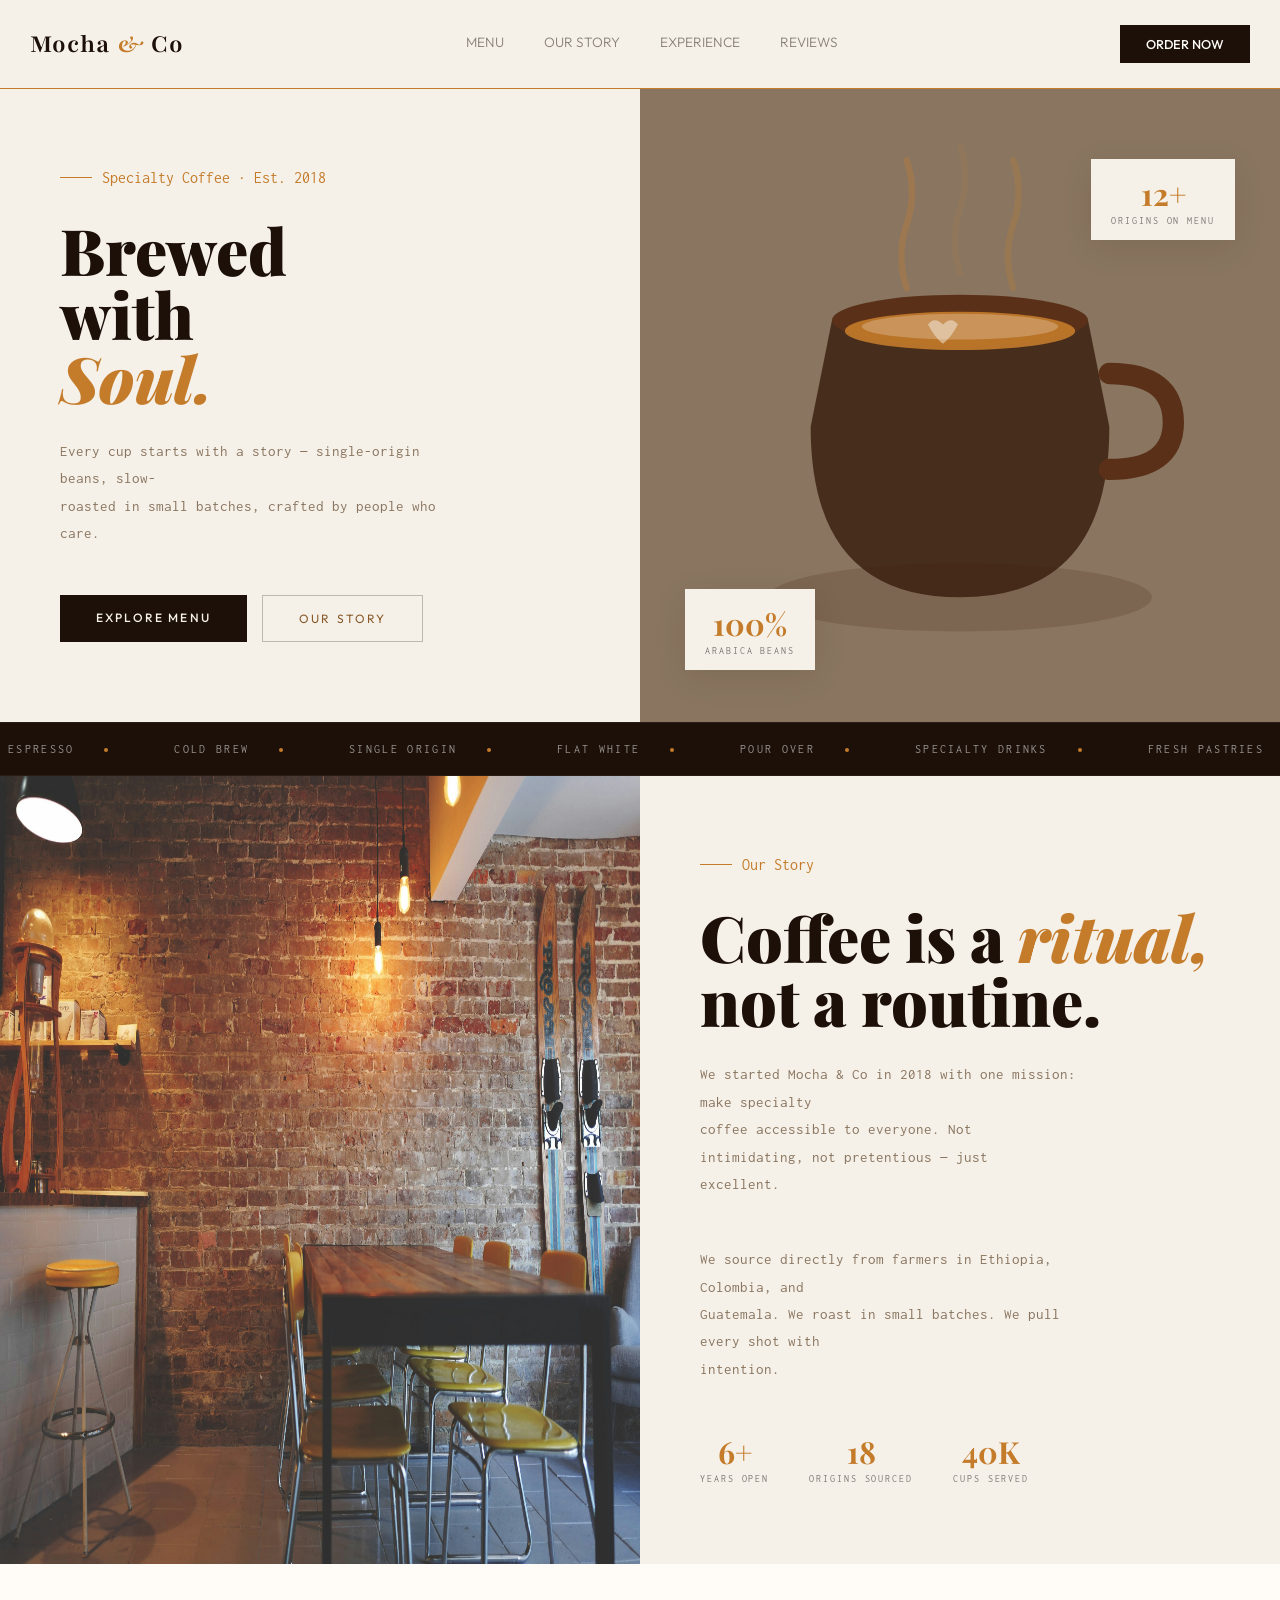
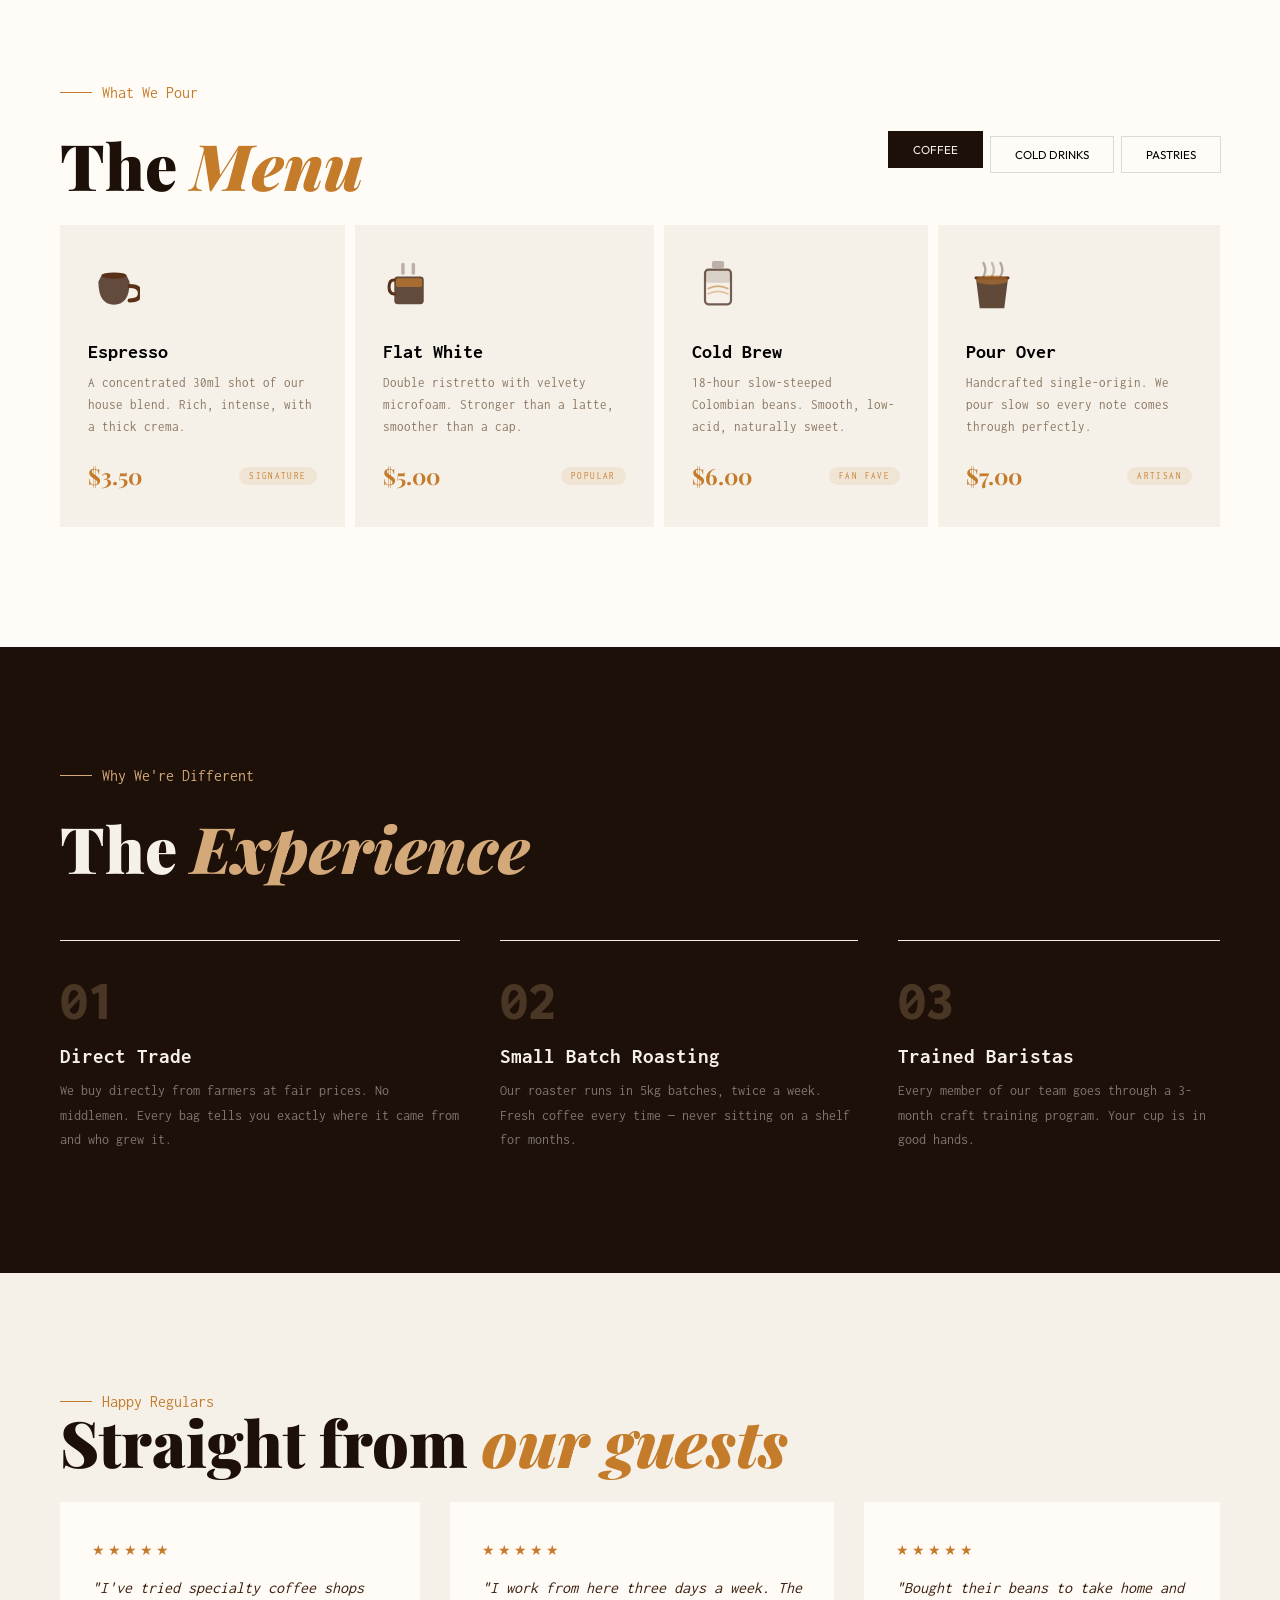
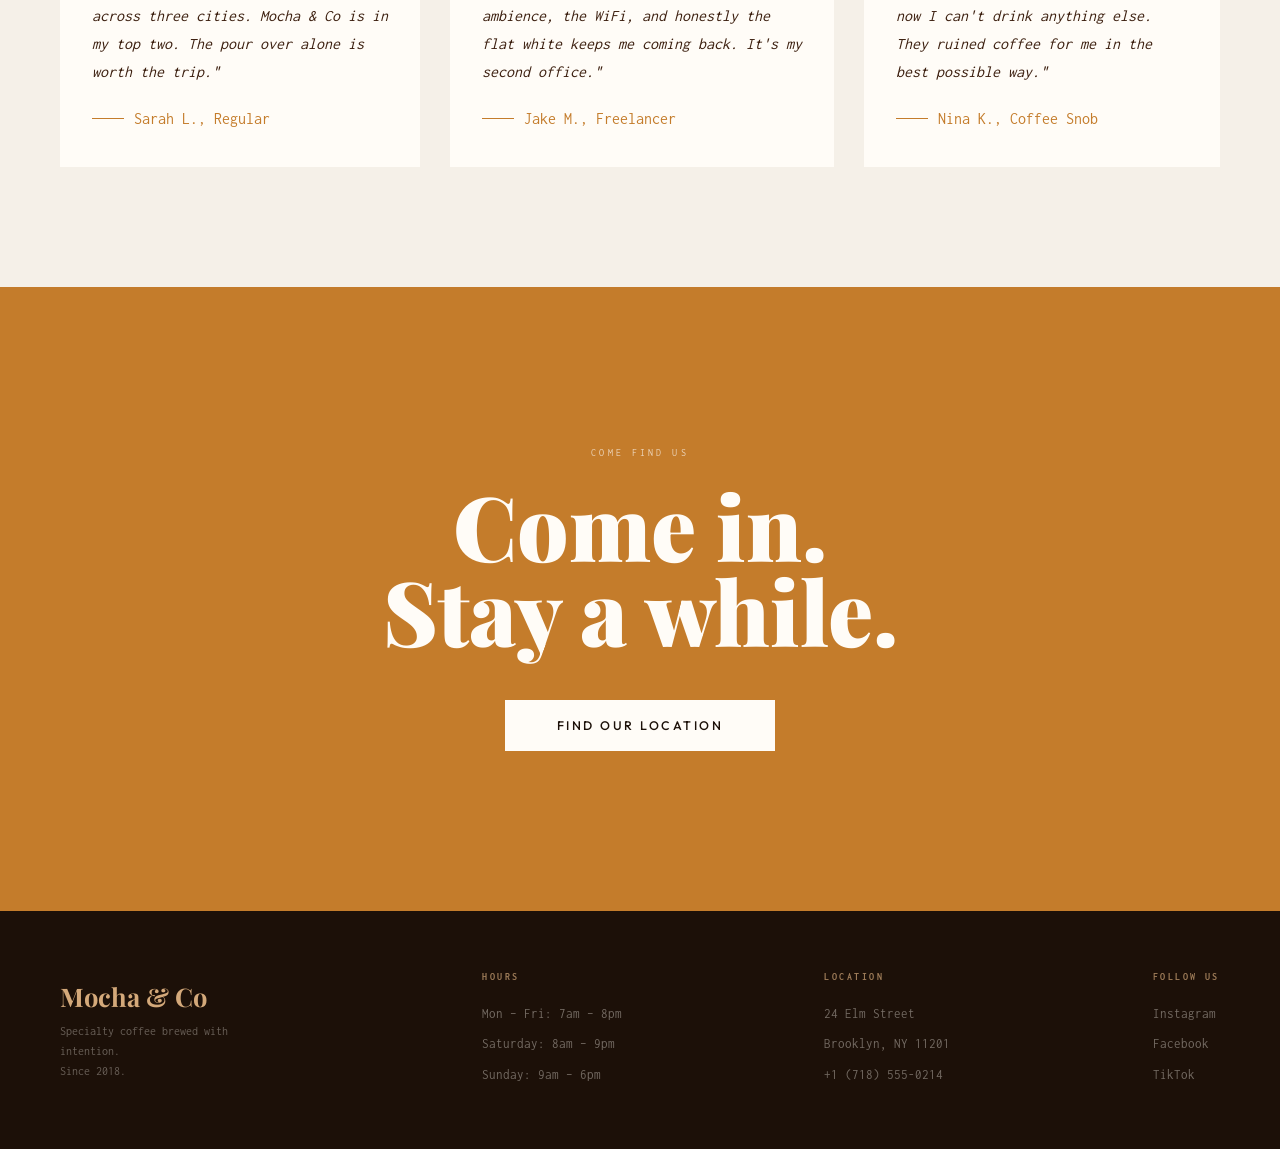
==== commit 1de71d6a: "Update index.html" ====
--- a/index.html
+++ b/index.html
@@ -169,7 +169,7 @@
                     </div>
                 </div>
                 <div class="menu-card">
-                    <img src="/img/icon-espresso.svg" alt="">
+                    <img src="/img/icon-pourover.svg" alt="">
                     <h3>Pour Over</h3>
                     <p>Handcrafted single-origin. We pour slow so every note comes through perfectly.</p>
                     <div class="menu-card-tages">
